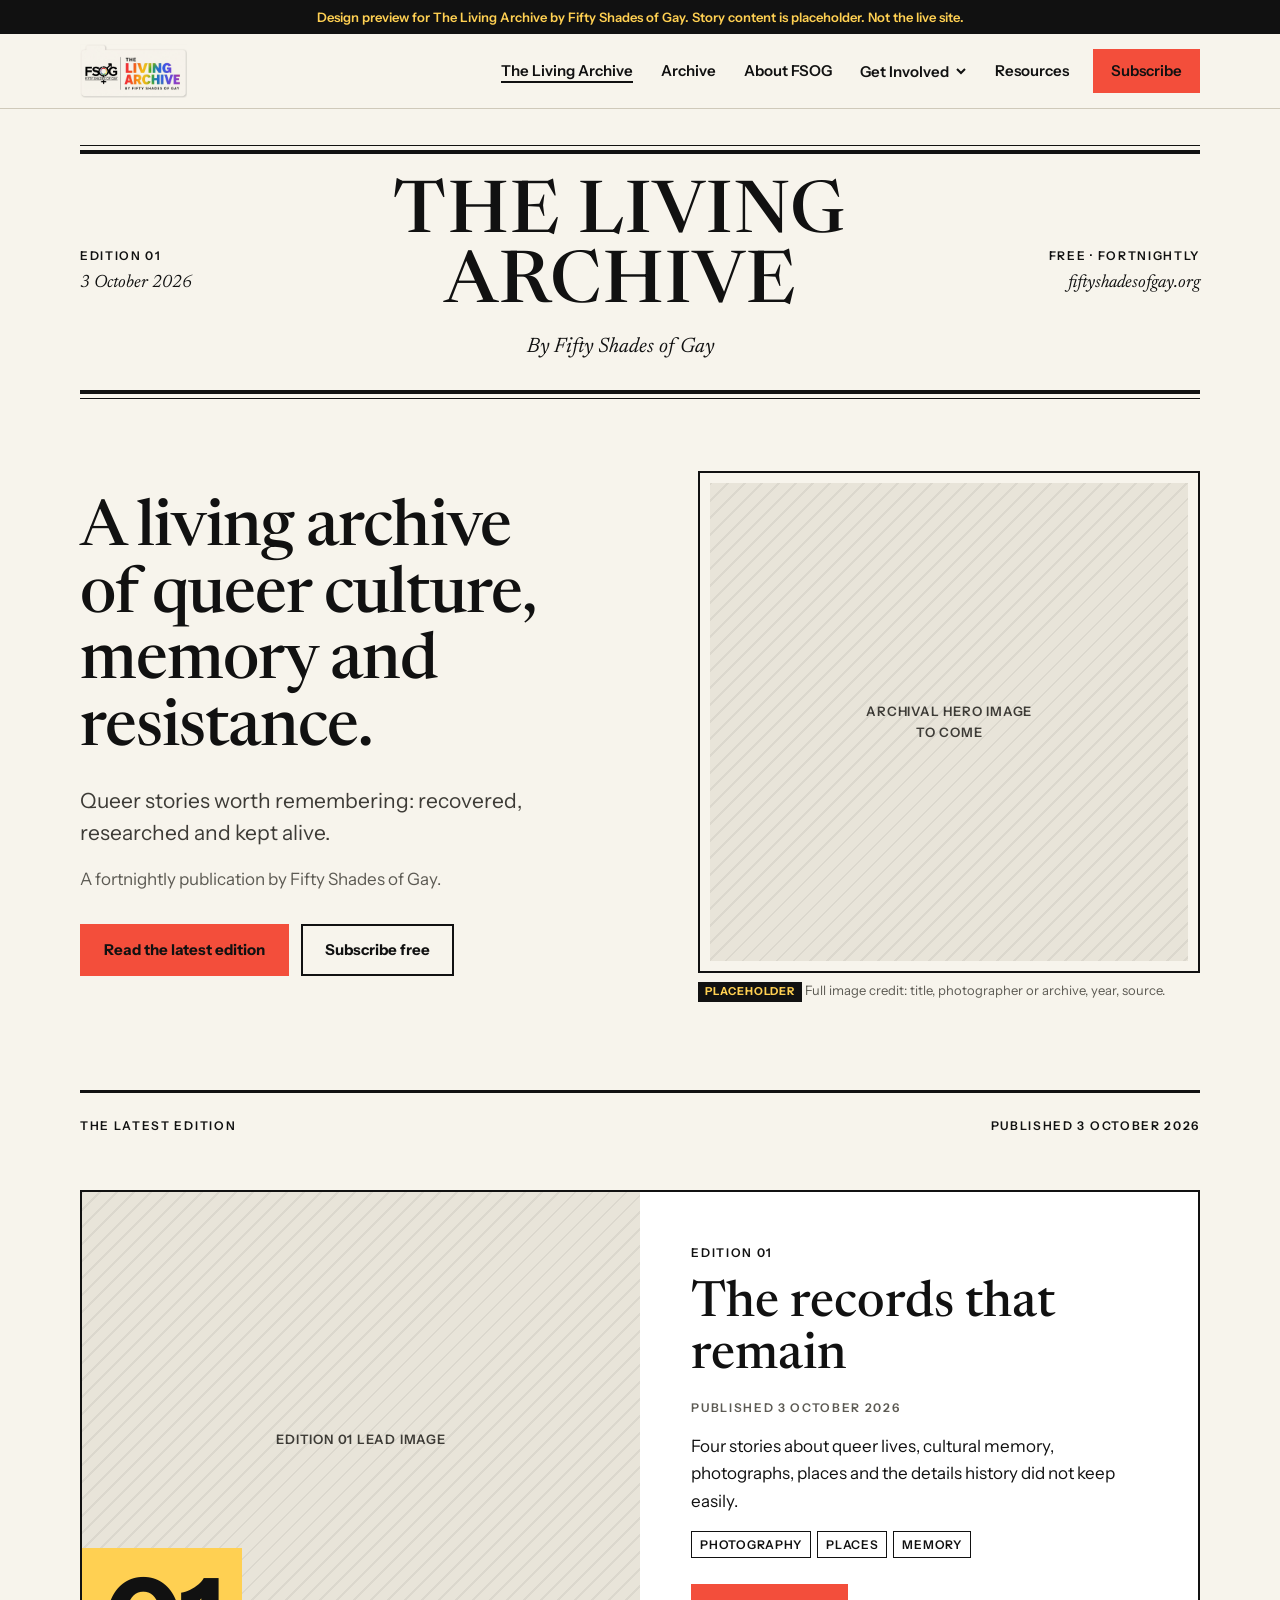
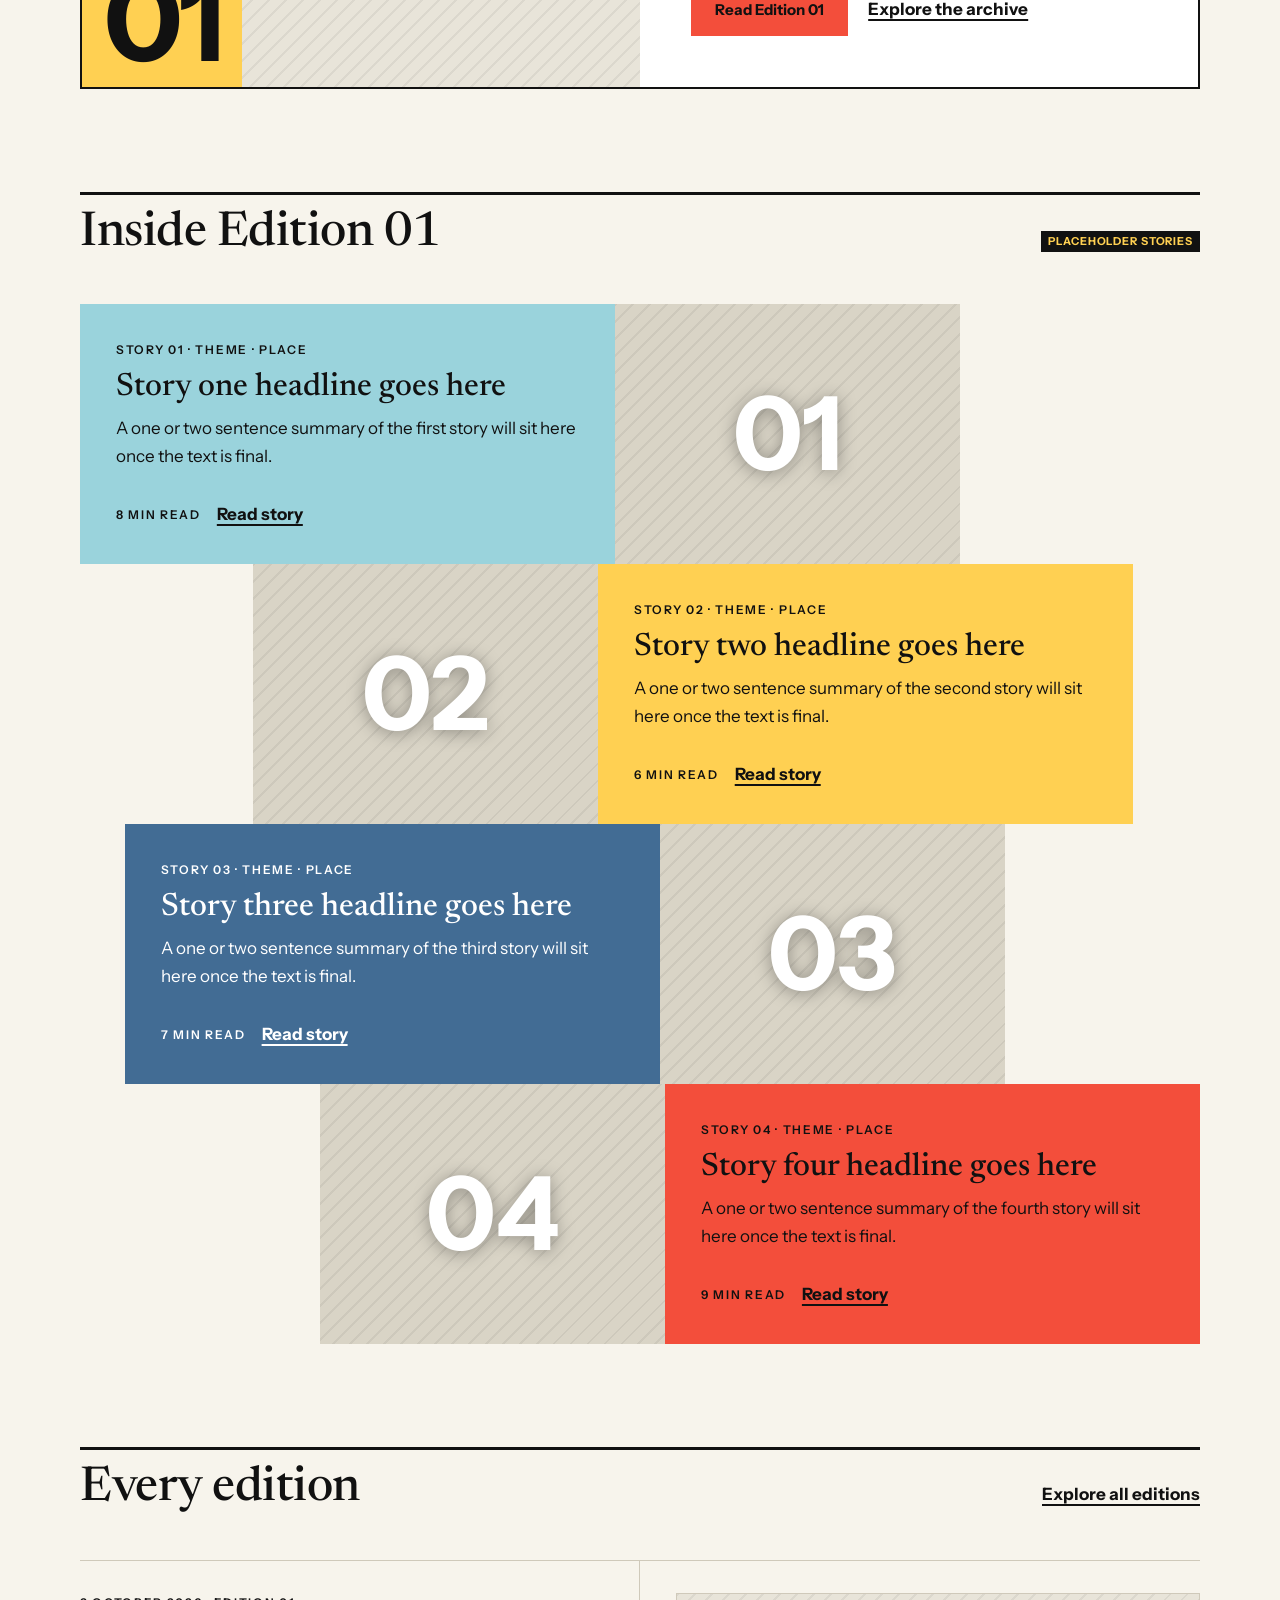
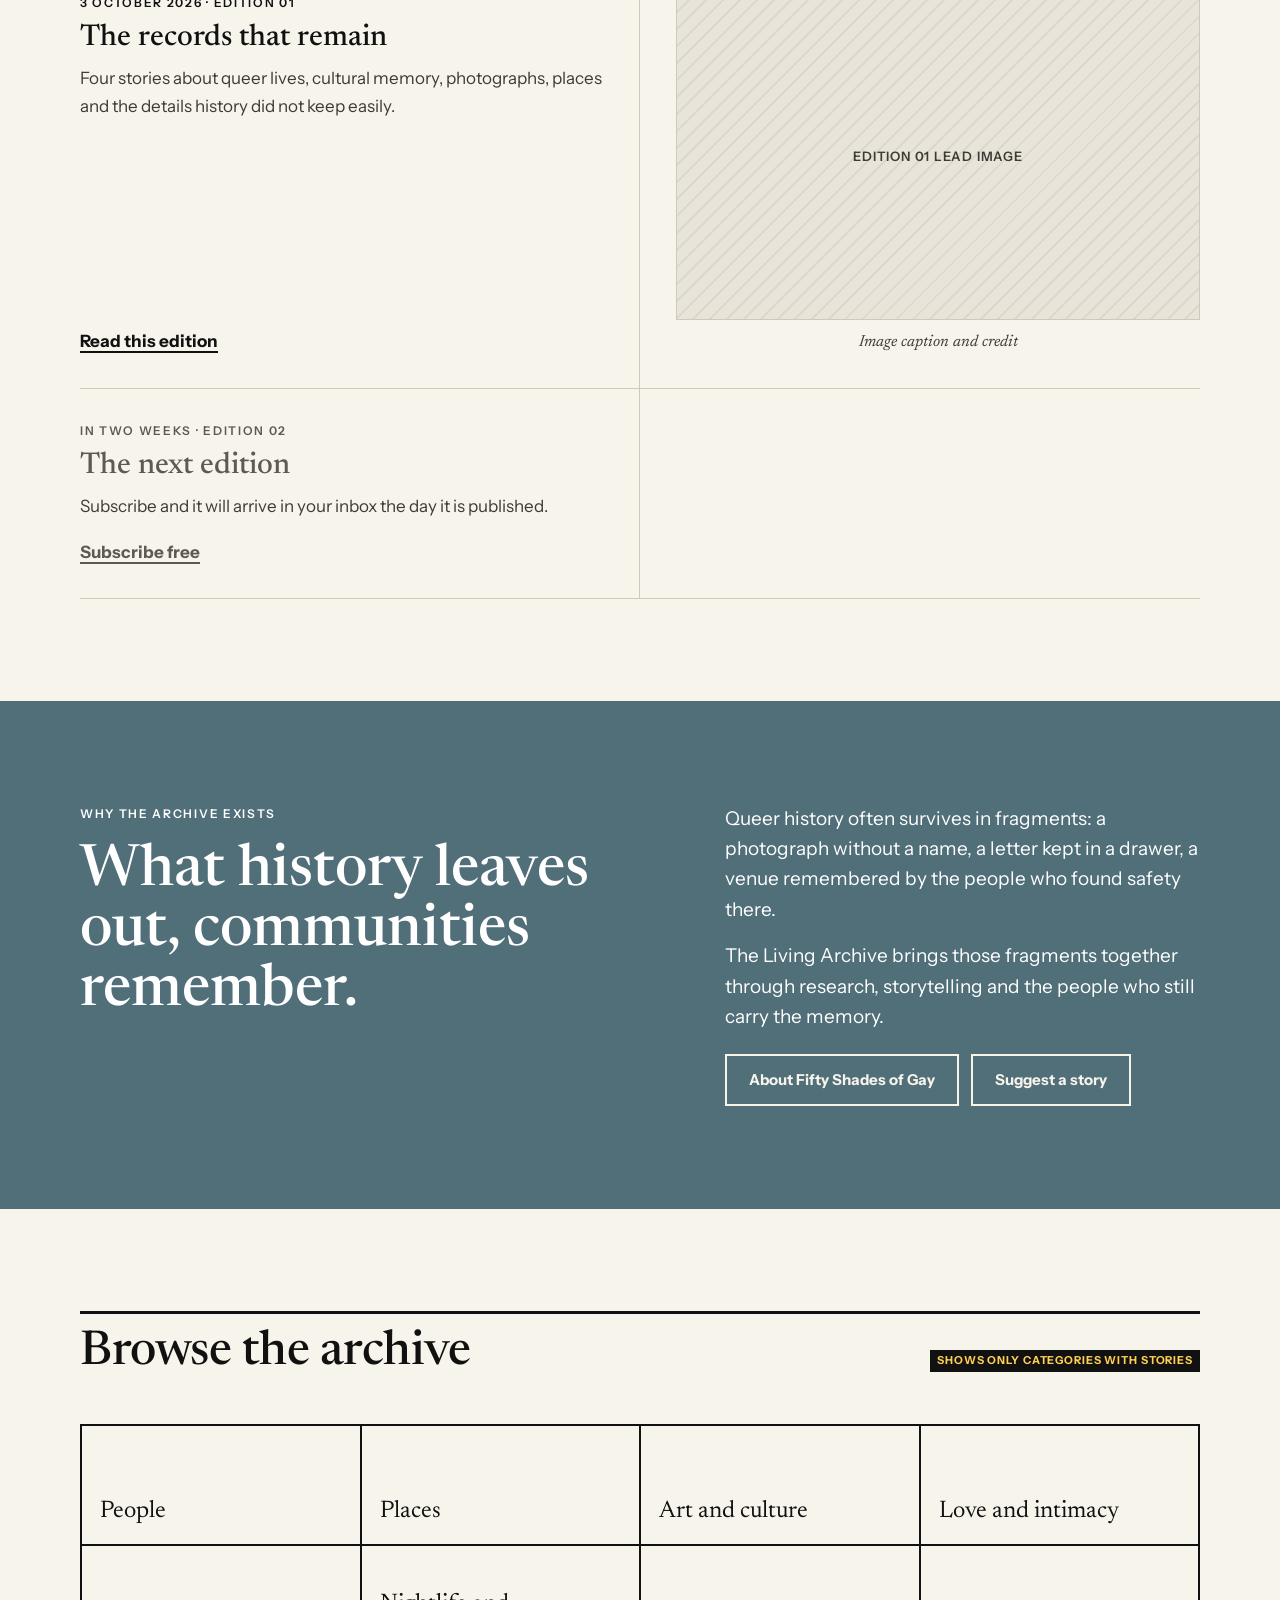
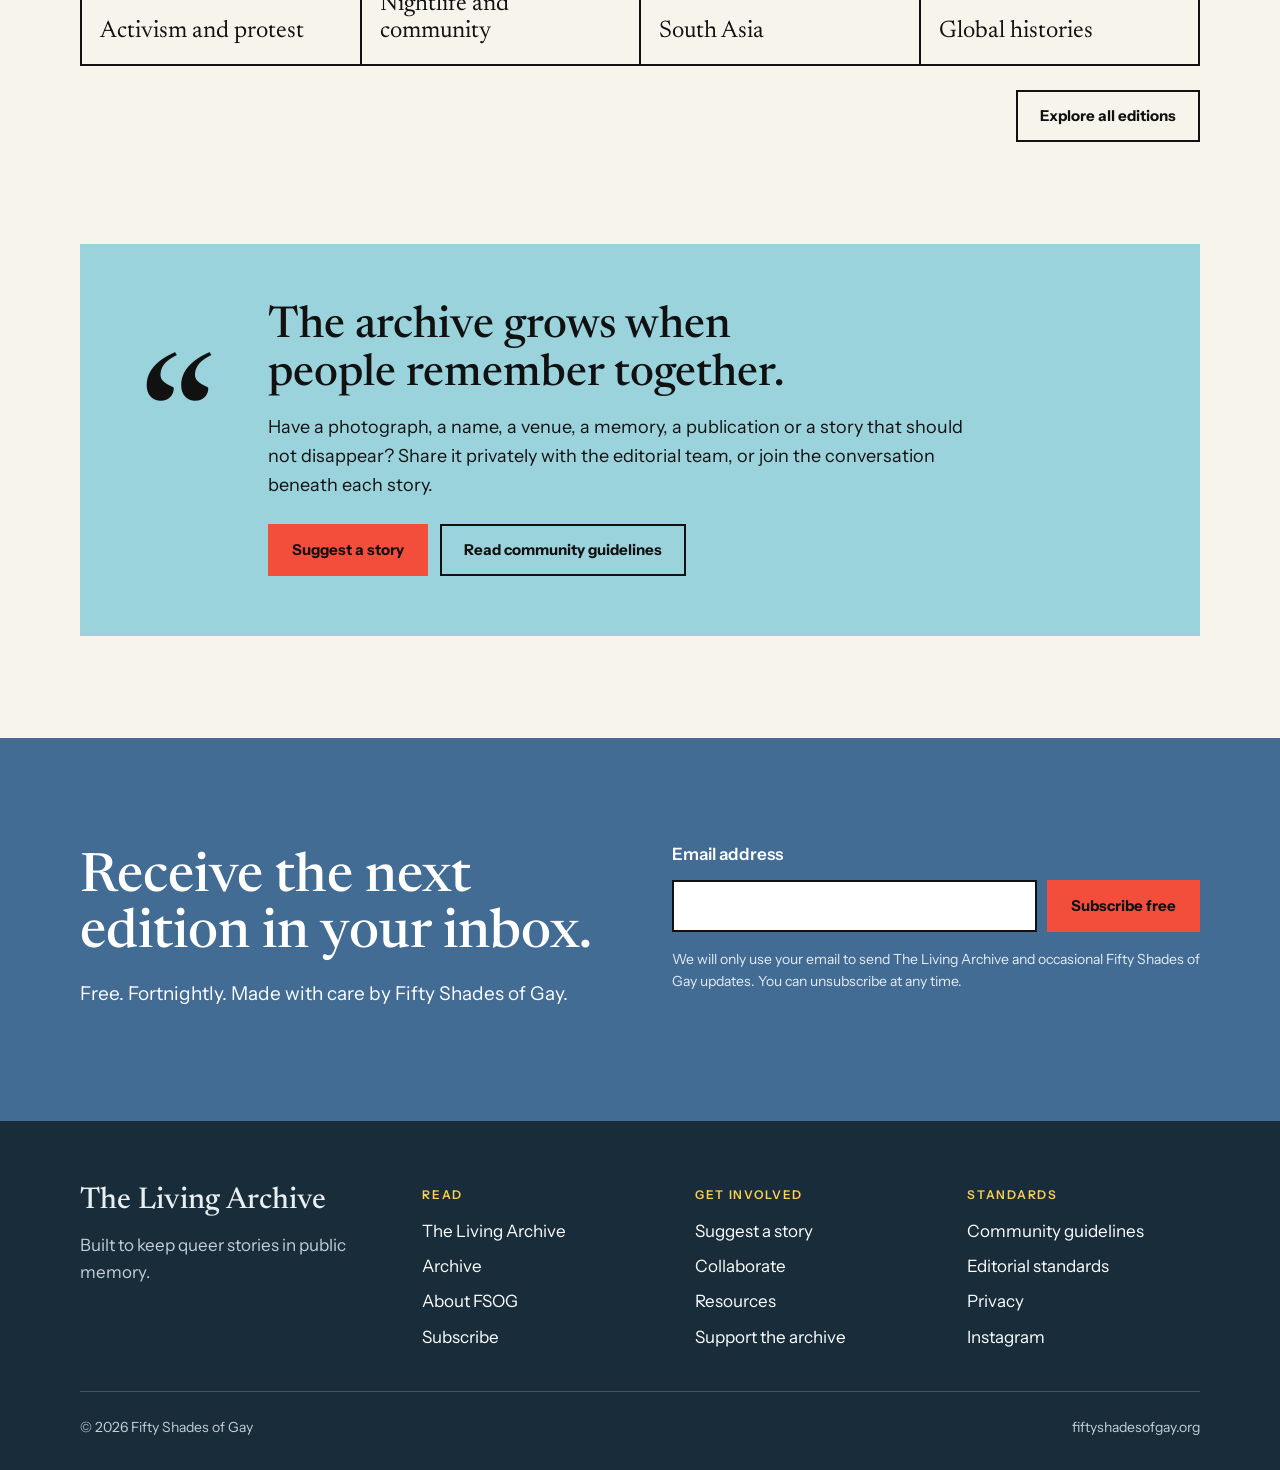
==== living-archive/index.html @ 0c480fe5 "Import Living Archive mockups and add website plan Co-Authored-By: Claude Opus 5.5 <noreply@anthropi" ====
<!doctype html><html><head><meta charset=utf8><meta name=viewport content="width=device-width,initial-scale=1"><style>:root{color-scheme:light}body{margin:0;padding:0;font:14px -apple-system,BlinkMacSystemFont,sans-serif;background:#faf9f5;color:#141413}img{max-width:100%}[hidden]:not([hidden=until-found i]){display:none!important}</style></head><body>
<!DOCTYPE html>
<html lang="en-GB">
<head>
<meta charset="UTF-8">
<meta name="viewport" content="width=device-width, initial-scale=1">
<title>The Living Archive by Fifty Shades of Gay</title>
<meta name="description" content="A living archive of queer culture, memory and resistance. Queer stories worth remembering: recovered, researched and kept alive. A fortnightly publication by Fifty Shades of Gay.">
<link rel="preconnect" href="https://fonts.googleapis.com">
<link rel="preconnect" href="https://fonts.gstatic.com" crossorigin>
<link rel="stylesheet" href="https://fonts.googleapis.com/css2?family=Instrument+Sans:wght@400;500;600;700&family=Newsreader:ital,opsz,wght@0,6..72,400;0,6..72,500;0,6..72,600;1,6..72,400;1,6..72,500&display=swap">
<link rel="stylesheet" href="assets/site.css">
<style>
  /* ---------- Newspaper masthead ---------- */
  .masthead {
    border-top: 1px solid var(--ink);
    border-bottom: 1px solid var(--ink);
    margin-top: clamp(20px, 3vw, 36px);
    position: relative;
  }
  .masthead::before,
  .masthead::after {
    content: "";
    position: absolute;
    left: 0;
    right: 0;
    height: 4px;
    background: var(--ink);
  }
  .masthead::before { top: 4px; }
  .masthead::after { bottom: 4px; }

  .masthead-grid {
    display: grid;
    grid-template-columns: auto 1fr auto;
    align-items: center;
    gap: 24px;
    padding: clamp(22px, 3vw, 34px) 0;
  }

  .mast-side { display: grid; gap: 4px; white-space: nowrap; }
  .mast-side.right { text-align: right; justify-items: end; }
  .mast-side .label { color: var(--ink); }
  .mast-side span:not(.label) { font-family: var(--serif); font-style: italic; font-size: 18px; }

  .mast-title { text-align: center; }
  .mast-name {
    margin: 0;
    font-family: var(--serif);
    font-weight: 500;
    font-size: clamp(40px, 5.6vw, 84px);
    line-height: .98;
    letter-spacing: .02em;
    text-wrap: balance;
    text-transform: uppercase;
  }
  .mast-by {
    margin: 10px 0 0;
    font-family: var(--serif);
    font-style: italic;
    font-size: clamp(16px, 1.8vw, 21px);
  }

  /* ---------- Hero ---------- */
  .hero {
    display: grid;
    grid-template-columns: 1.05fr .95fr;
    gap: clamp(28px, 5vw, 64px);
    align-items: center;
    padding-block: clamp(36px, 6vw, 72px) clamp(48px, 7vw, 88px);
  }
  .hero h1 {
    margin: 0;
    font-family: var(--serif);
    font-weight: 500;
    font-size: clamp(36px, 5.2vw, 64px);
    line-height: 1.04;
    letter-spacing: -.015em;
    text-wrap: balance;
  }
  .hero .promise {
    margin: 22px 0 0;
    font-size: clamp(18px, 1.9vw, 21px);
    line-height: 1.5;
    color: var(--ink-soft);
    max-width: 34ch;
  }
  .hero .descriptor { margin: 18px 0 0; color: var(--muted); }
  .hero-actions { display: flex; flex-wrap: wrap; gap: 12px; margin-top: 30px; }

  .hero-figure { margin: 0; }
  .hero-figure .img-placeholder { aspect-ratio: 1 / 1; }
  .hero-figure .frame { border: 2px solid var(--ink); padding: 10px; background: var(--paper); }

  /* ---------- Latest edition feature ---------- */
  .latest {
    display: grid;
    grid-template-columns: 1fr 1fr;
    border: 2px solid var(--ink);
    background: #fff;
  }
  .latest-media { position: relative; min-height: 420px; }
  .latest-media .img-placeholder { position: absolute; inset: 0; }
  .latest-number {
    position: absolute;
    left: 0;
    bottom: 0;
    background: var(--yellow);
    padding: 14px 22px 10px;
    font-family: var(--sans);
    font-weight: 700;
    font-size: clamp(64px, 9vw, 120px);
    line-height: 1;
    letter-spacing: -.03em;
  }
  .latest-body {
    padding: clamp(28px, 4vw, 52px);
    display: flex;
    flex-direction: column;
    gap: 16px;
  }
  .latest-body h3 {
    margin: 0;
    font-family: var(--serif);
    font-weight: 500;
    font-size: clamp(32px, 4vw, 50px);
    line-height: 1.04;
  }
  .latest-body p { margin: 0; }
  .latest-actions { display: flex; flex-wrap: wrap; align-items: center; gap: 20px; margin-top: 10px; }

  /* ---------- Inside the edition: stacked colour blocks ---------- */
  .stack { display: grid; gap: 0; }
  .stack-row {
    display: grid;
    grid-template-columns: 1.55fr 1fr;
    width: min(100%, 880px);
    text-decoration: none;
    color: inherit;
  }
  .stack-row:nth-child(1) { margin-left: 0; }
  .stack-row:nth-child(2) { margin-left: auto; margin-right: 6%; }
  .stack-row:nth-child(3) { margin-left: 4%; }
  .stack-row:nth-child(4) { margin-left: auto; }
  .stack-row.flip { grid-template-columns: 1fr 1.55fr; }
  .stack-row.flip .stack-text { order: 2; }

  .stack-text {
    padding: clamp(22px, 3vw, 36px);
    display: flex;
    flex-direction: column;
    gap: 10px;
    min-height: 260px;
  }
  .stack-text h3 {
    margin: 0;
    font-family: var(--serif);
    font-weight: 500;
    font-size: clamp(24px, 2.6vw, 32px);
    line-height: 1.12;
  }
  .stack-text p { margin: 0; }
  .stack-meta { margin-top: auto; display: flex; flex-wrap: wrap; align-items: center; gap: 10px 16px; padding-top: 10px; }
  .stack-meta .read { font-weight: 700; text-decoration: underline; text-underline-offset: 4px; text-decoration-thickness: 2px; }

  .stack-media { position: relative; min-height: 220px; }
  .stack-media .img-placeholder { position: absolute; inset: 0; background-color: #d9d4c6; }
  .stack-num {
    position: absolute;
    left: 50%;
    top: 50%;
    transform: translate(-50%, -50%);
    font-family: var(--sans);
    font-weight: 700;
    font-size: clamp(64px, 8vw, 104px);
    line-height: 1;
    color: #fff;
    text-shadow: 0 2px 18px rgba(0,0,0,.35);
  }

  .c-powder { background: var(--powder); color: var(--ink); }
  .c-yellow { background: var(--yellow); color: var(--ink); }
  .c-slate { background: var(--slate); color: #fff; }
  .c-red { background: var(--red); color: var(--ink); }
  .c-slate .tags li, .c-slate .label { color: #fff; }

  .stack-row:hover .stack-text h3 { text-decoration: underline; text-decoration-thickness: 2px; text-underline-offset: 5px; }

  /* ---------- Every edition (dated rows) ---------- */
  .editions { border-top: 1px solid var(--rule); }
  .edition-row {
    display: grid;
    grid-template-columns: 1fr 1fr;
    gap: 0;
    border-bottom: 1px solid var(--rule);
  }
  .edition-text {
    padding: 32px 36px 32px 0;
    border-right: 1px solid var(--rule);
    display: flex;
    flex-direction: column;
    gap: 10px;
  }
  .edition-text h3 { margin: 0; font-family: var(--serif); font-weight: 500; font-size: 30px; line-height: 1.12; }
  .edition-text p { margin: 0; color: var(--ink-soft); }
  .edition-text .text-link { margin-top: auto; padding-top: 8px; }
  .edition-figure { margin: 0; padding: 32px 0 32px 36px; }
  .edition-figure .img-placeholder { aspect-ratio: 16 / 10; border: 1px solid var(--rule); }
  .edition-figure figcaption { margin-top: 10px; font-family: var(--serif); font-style: italic; font-size: 16px; text-align: center; color: var(--ink-soft); }
  .edition-row.upcoming .edition-text { color: var(--muted); }
  .edition-row.upcoming h3 { color: var(--muted); }

  /* ---------- Why the archive exists ---------- */
  .why { background: var(--bluegrey); color: #fff; }
  .why-grid { display: grid; grid-template-columns: 1.1fr .9fr; gap: clamp(28px, 5vw, 72px); align-items: start; }
  .why h2 {
    margin: 0;
    font-family: var(--serif);
    font-weight: 500;
    font-size: clamp(34px, 4.6vw, 58px);
    line-height: 1.04;
    text-wrap: balance;
  }
  .why p { margin: 0 0 16px; font-size: 19px; line-height: 1.6; }
  .why .actions { display: flex; flex-wrap: wrap; gap: 12px; margin-top: 22px; }
  .why .label { color: #fff; display: block; margin-bottom: 18px; }

  /* ---------- Browse the archive ---------- */
  .browse-grid {
    display: grid;
    grid-template-columns: repeat(4, 1fr);
    border-top: 2px solid var(--ink);
    border-left: 2px solid var(--ink);
  }
  .browse-grid a {
    display: flex;
    align-items: flex-end;
    min-height: 120px;
    padding: 18px;
    border-right: 2px solid var(--ink);
    border-bottom: 2px solid var(--ink);
    font-family: var(--serif);
    font-size: 24px;
    line-height: 1.15;
    text-decoration: none;
    background: var(--paper);
    transition: background-color .15s ease;
  }
  .browse-grid a:hover { background: var(--yellow); }
  .browse-foot { margin-top: 24px; display: flex; justify-content: flex-end; }

  /* ---------- Community ---------- */
  .community {
    display: grid;
    grid-template-columns: auto 1fr;
    gap: clamp(24px, 4vw, 56px);
    align-items: center;
    background: var(--powder);
    padding: clamp(28px, 5vw, 60px);
  }
  .community-mark {
    font-family: var(--serif);
    font-size: clamp(96px, 14vw, 180px);
    line-height: .8;
    font-weight: 500;
  }
  .community h2 { margin: 0 0 14px; font-family: var(--serif); font-weight: 500; font-size: clamp(28px, 3.6vw, 44px); line-height: 1.08; text-wrap: balance; }
  .community p { margin: 0; font-size: 18px; max-width: 60ch; }
  .community .actions { display: flex; flex-wrap: wrap; gap: 12px; margin-top: 24px; }

  /* ---------- Subscribe ---------- */
  .subscribe { background: var(--slate); color: #fff; }
  .subscribe-grid { display: grid; grid-template-columns: 1fr 1fr; gap: clamp(28px, 5vw, 64px); align-items: center; }
  .subscribe h2 { margin: 0; font-family: var(--serif); font-weight: 500; font-size: clamp(32px, 4.4vw, 54px); line-height: 1.05; text-wrap: balance; }
  .subscribe .lede { margin: 16px 0 0; font-size: 19px; }
  .subscribe form { display: grid; gap: 12px; }
  .subscribe label { font-weight: 600; }
  .field-row { display: flex; gap: 10px; flex-wrap: wrap; }
  .subscribe input[type="email"] {
    flex: 1 1 240px;
    min-height: 52px;
    padding: 0 16px;
    font-family: var(--sans);
    font-size: 17px;
    border: 2px solid var(--ink);
    border-radius: 0;
    background: #fff;
    color: var(--ink);
  }
  .subscribe .privacy { margin: 4px 0 0; font-size: 14px; color: #e4ecf3; }
  .form-status { margin: 0; font-size: 14px; font-weight: 600; min-height: 1em; }

  /* ---------- Responsive ---------- */
  @media (max-width: 900px) {
    .masthead-grid { grid-template-columns: 1fr 1fr; }
    .mast-title { grid-column: 1 / -1; order: -1; }
    .hero, .latest, .why-grid, .subscribe-grid { grid-template-columns: 1fr; }
    .latest-media { min-height: 280px; }
    .stack-row, .stack-row.flip { grid-template-columns: 1fr; width: 100%; margin: 0 !important; }
    .stack-row.flip .stack-text { order: 0; }
    .stack-media { min-height: 200px; order: -1; }
    .edition-row { grid-template-columns: 1fr; }
    .edition-text { padding: 28px 0 0; border-right: 0; }
    .edition-figure { padding: 20px 0 28px; }
    .browse-grid { grid-template-columns: 1fr 1fr; }
    .community { grid-template-columns: 1fr; }
    .community-mark { display: none; }
  }

  @media (max-width: 520px) {
    .mast-side span:not(.label) { font-size: 16px; }
    .browse-grid a { min-height: 92px; font-size: 20px; }
  }
</style>
</head>
<body>
<div style="background:#111;color:#ffd052;font:600 13px/1.4 'Instrument Sans',Arial,sans-serif;text-align:center;padding:8px 16px">Design preview for The Living Archive by Fifty Shades of Gay. Story content is placeholder. Not the live site.</div>

<a class="skip-link" href="#main">Skip to content</a>

<header class="site-header">
  <div class="wrap header-inner">
    <a class="brand" href="index.html" aria-label="The Living Archive by Fifty Shades of Gay, home">
      <img src="assets/living-archive-logo.png" width="600" height="304" alt="FSOG | The Living Archive by Fifty Shades of Gay">
    </a>

    <nav class="primary-nav" aria-label="Main">
      <ul>
        <li><a href="index.html" aria-current="page">The Living Archive</a></li>
        <li><a href="#archive">Archive</a></li>
        <li><a href="#about">About FSOG</a></li>
        <li class="has-dropdown">
          <button class="nav-toggle" type="button" aria-expanded="false" aria-controls="get-involved">
            Get Involved
            <svg width="12" height="12" viewBox="0 0 12 12" aria-hidden="true"><path d="M2 4l4 4 4-4" fill="none" stroke="currentColor" stroke-width="2"/></svg>
          </button>
          <ul class="dropdown" id="get-involved" hidden>
            <li><a href="#suggest">Suggest a story</a></li>
            <li><a href="#collaborate">Collaborate with us</a></li>
            <li><a href="#events">Events, talks and workshops</a></li>
            <li><a href="#support">Support the archive</a></li>
          </ul>
        </li>
        <li><a href="#resources">Resources</a></li>
        <li><a class="nav-subscribe" href="#subscribe">Subscribe</a></li>
      </ul>
    </nav>

    <button class="menu-button" type="button" aria-expanded="false" aria-controls="mobile-menu">Menu</button>
  </div>
</header>

<div class="mobile-menu" id="mobile-menu" role="dialog" aria-modal="true" aria-label="Menu" hidden>
  <div class="mobile-menu-top">
    <span class="label">The Living Archive</span>
    <button class="menu-button menu-close" type="button" style="display:inline-flex">Close</button>
  </div>
  <ul>
    <li><a href="index.html">The Living Archive</a></li>
    <li><a href="#archive">Archive</a></li>
    <li><a href="#about">About FSOG</a></li>
    <li><span class="menu-group">Get Involved</span></li>
    <li class="sub"><a href="#suggest">Suggest a story</a></li>
    <li class="sub"><a href="#collaborate">Collaborate with us</a></li>
    <li class="sub"><a href="#events">Events, talks and workshops</a></li>
    <li class="sub"><a href="#support">Support the archive</a></li>
    <li><a href="#resources">Resources</a></li>
  </ul>
  <a class="btn btn-primary" href="#subscribe">Subscribe free</a>
</div>

<main id="main">

  <!-- 1. Masthead + hero -->
  <div class="wrap">
    <div class="masthead">
      <div class="masthead-grid">
        <div class="mast-side">
          <span class="label">Edition 01</span>
          <span>3 October 2026</span>
        </div>
        <div class="mast-title">
          <p class="mast-name">The Living Archive</p>
          <p class="mast-by">By Fifty Shades of Gay</p>
        </div>
        <div class="mast-side right">
          <span class="label">Free · Fortnightly</span>
          <span>fiftyshadesofgay.org</span>
        </div>
      </div>
    </div>

    <section class="hero" aria-labelledby="home-title">
      <div>
        <h1 id="home-title">A living archive of queer culture, memory and resistance.</h1>
        <p class="promise">Queer stories worth remembering: recovered, researched and kept alive.</p>
        <p class="descriptor">A fortnightly publication by Fifty Shades of Gay.</p>
        <div class="hero-actions">
          <a class="btn btn-primary" href="edition-01.html">Read the latest edition</a>
          <a class="btn btn-ghost" href="#subscribe">Subscribe free</a>
        </div>
      </div>
      <figure class="hero-figure">
        <div class="frame">
          <div class="img-placeholder">Archival hero image<br>to come</div>
        </div>
        <figcaption class="credit"><span class="placeholder-flag">Placeholder</span> Full image credit: title, photographer or archive, year, source.</figcaption>
      </figure>
    </section>
  </div>

  <!-- 2. Latest edition -->
  <section class="section" style="padding-top:0" aria-labelledby="latest-title">
    <div class="wrap">
      <div class="section-head">
        <h2 class="label" id="latest-title">The latest edition</h2>
        <span class="label">Published 3 October 2026</span>
      </div>

      <article class="latest">
        <div class="latest-media">
          <div class="img-placeholder">Edition 01 lead image</div>
          <span class="latest-number" aria-hidden="true">01</span>
        </div>
        <div class="latest-body">
          <span class="label">Edition 01</span>
          <h3>The records that remain</h3>
          <span class="label" style="color:var(--muted)">Published 3 October 2026</span>
          <p>Four stories about queer lives, cultural memory, photographs, places and the details history did not keep easily.</p>
          <ul class="tags" aria-label="Edition tags">
            <li>Photography</li><li>Places</li><li>Memory</li>
          </ul>
          <div class="latest-actions">
            <a class="btn btn-primary" href="edition-01.html">Read Edition 01</a>
            <a class="text-link" href="#archive">Explore the archive</a>
          </div>
        </div>
      </article>
    </div>
  </section>

  <!-- 3. Inside the latest edition -->
  <section class="section" style="padding-top:0" aria-labelledby="inside-title">
    <div class="wrap">
      <div class="section-head">
        <h2 class="section-title" id="inside-title">Inside Edition 01</h2>
        <span class="placeholder-flag">Placeholder stories</span>
      </div>

      <div class="stack">
        <a class="stack-row" href="story.html">
          <div class="stack-text c-powder">
            <span class="label">Story 01 · Theme · Place</span>
            <h3>Story one headline goes here</h3>
            <p>A one or two sentence summary of the first story will sit here once the text is final.</p>
            <div class="stack-meta"><span class="label">8 min read</span><span class="read">Read story</span></div>
          </div>
          <div class="stack-media"><div class="img-placeholder"></div><span class="stack-num" aria-hidden="true">01</span></div>
        </a>

        <a class="stack-row flip" href="story.html">
          <div class="stack-text c-yellow">
            <span class="label">Story 02 · Theme · Place</span>
            <h3>Story two headline goes here</h3>
            <p>A one or two sentence summary of the second story will sit here once the text is final.</p>
            <div class="stack-meta"><span class="label">6 min read</span><span class="read">Read story</span></div>
          </div>
          <div class="stack-media"><div class="img-placeholder"></div><span class="stack-num" aria-hidden="true">02</span></div>
        </a>

        <a class="stack-row" href="story.html">
          <div class="stack-text c-slate">
            <span class="label">Story 03 · Theme · Place</span>
            <h3>Story three headline goes here</h3>
            <p>A one or two sentence summary of the third story will sit here once the text is final.</p>
            <div class="stack-meta"><span class="label">7 min read</span><span class="read">Read story</span></div>
          </div>
          <div class="stack-media"><div class="img-placeholder"></div><span class="stack-num" aria-hidden="true">03</span></div>
        </a>

        <a class="stack-row flip" href="story.html">
          <div class="stack-text c-red">
            <span class="label">Story 04 · Theme · Place</span>
            <h3>Story four headline goes here</h3>
            <p>A one or two sentence summary of the fourth story will sit here once the text is final.</p>
            <div class="stack-meta"><span class="label">9 min read</span><span class="read">Read story</span></div>
          </div>
          <div class="stack-media"><div class="img-placeholder"></div><span class="stack-num" aria-hidden="true">04</span></div>
        </a>
      </div>
    </div>
  </section>

  <!-- 4. Every edition, newest first -->
  <section class="section" id="archive" style="padding-top:0" aria-labelledby="editions-title">
    <div class="wrap">
      <div class="section-head">
        <h2 class="section-title" id="editions-title">Every edition</h2>
        <a class="text-link" href="#archive">Explore all editions</a>
      </div>

      <div class="editions">
        <article class="edition-row">
          <div class="edition-text">
            <span class="label">3 October 2026 · Edition 01</span>
            <h3>The records that remain</h3>
            <p>Four stories about queer lives, cultural memory, photographs, places and the details history did not keep easily.</p>
            <a class="text-link" href="edition-01.html">Read this edition</a>
          </div>
          <figure class="edition-figure">
            <div class="img-placeholder">Edition 01 lead image</div>
            <figcaption>Image caption and credit</figcaption>
          </figure>
        </article>

        <article class="edition-row upcoming">
          <div class="edition-text">
            <span class="label">In two weeks · Edition 02</span>
            <h3>The next edition</h3>
            <p>Subscribe and it will arrive in your inbox the day it is published.</p>
            <a class="text-link" href="#subscribe">Subscribe free</a>
          </div>
          <div class="edition-figure" aria-hidden="true"></div>
        </article>
      </div>
    </div>
  </section>

  <!-- 5. Why the archive exists -->
  <section class="section why" id="about" aria-labelledby="why-title">
    <div class="wrap why-grid">
      <div>
        <span class="label">Why the archive exists</span>
        <h2 id="why-title">What history leaves out, communities remember.</h2>
      </div>
      <div>
        <p>Queer history often survives in fragments: a photograph without a name, a letter kept in a drawer, a venue remembered by the people who found safety there.</p>
        <p>The Living Archive brings those fragments together through research, storytelling and the people who still carry the memory.</p>
        <div class="actions">
          <a class="btn btn-on-dark" href="#about">About Fifty Shades of Gay</a>
          <a class="btn btn-on-dark" href="#suggest">Suggest a story</a>
        </div>
      </div>
    </div>
  </section>

  <!-- 6. Browse the archive -->
  <section class="section" aria-labelledby="browse-title">
    <div class="wrap">
      <div class="section-head">
        <h2 class="section-title" id="browse-title">Browse the archive</h2>
        <span class="placeholder-flag">Shows only categories with stories</span>
      </div>
      <nav class="browse-grid" aria-label="Archive categories">
        <a href="#archive">People</a>
        <a href="#archive">Places</a>
        <a href="#archive">Art and culture</a>
        <a href="#archive">Love and intimacy</a>
        <a href="#archive">Activism and protest</a>
        <a href="#archive">Nightlife and community</a>
        <a href="#archive">South Asia</a>
        <a href="#archive">Global histories</a>
      </nav>
      <div class="browse-foot"><a class="btn btn-ghost" href="#archive">Explore all editions</a></div>
    </div>
  </section>

  <!-- 7. Community -->
  <section class="section" id="suggest" style="padding-top:0" aria-labelledby="community-title">
    <div class="wrap">
      <div class="community">
        <span class="community-mark" aria-hidden="true">&ldquo;</span>
        <div>
          <h2 id="community-title">The archive grows when people remember together.</h2>
          <p>Have a photograph, a name, a venue, a memory, a publication or a story that should not disappear? Share it privately with the editorial team, or join the conversation beneath each story.</p>
          <div class="actions">
            <a class="btn btn-primary" href="#suggest">Suggest a story</a>
            <a class="btn btn-ghost" href="#guidelines">Read community guidelines</a>
          </div>
        </div>
      </div>
    </div>
  </section>

  <!-- 8. Subscribe -->
  <section class="section subscribe" id="subscribe" aria-labelledby="subscribe-title">
    <div class="wrap subscribe-grid">
      <div>
        <h2 id="subscribe-title">Receive the next edition in your inbox.</h2>
        <p class="lede">Free. Fortnightly. Made with care by Fifty Shades of Gay.</p>
      </div>
      <form data-demo novalidate>
        <label for="sub-email">Email address</label>
        <div class="field-row">
          <input type="email" id="sub-email" name="email" autocomplete="email" required>
          <button class="btn btn-primary" type="submit">Subscribe free</button>
        </div>
        <p class="privacy">We will only use your email to send The Living Archive and occasional Fifty Shades of Gay updates. You can unsubscribe at any time.</p>
        <p class="form-status" role="status" aria-live="polite"></p>
      </form>
    </div>
  </section>

</main>

<footer class="site-footer">
  <div class="wrap">
    <div class="footer-top">
      <div class="footer-brand">
        <p class="footer-mast">The Living Archive</p>
        <p class="footer-line">Built to keep queer stories in public memory.</p>
      </div>
      <div class="footer-col">
        <h2 class="label">Read</h2>
        <ul>
          <li><a href="index.html">The Living Archive</a></li>
          <li><a href="#archive">Archive</a></li>
          <li><a href="#about">About FSOG</a></li>
          <li><a href="#subscribe">Subscribe</a></li>
        </ul>
      </div>
      <div class="footer-col">
        <h2 class="label">Get involved</h2>
        <ul>
          <li><a href="#suggest">Suggest a story</a></li>
          <li><a href="#collaborate">Collaborate</a></li>
          <li><a href="#resources">Resources</a></li>
          <li><a href="#support">Support the archive</a></li>
        </ul>
      </div>
      <div class="footer-col">
        <h2 class="label">Standards</h2>
        <ul>
          <li><a href="#guidelines">Community guidelines</a></li>
          <li><a href="#standards">Editorial standards</a></li>
          <li><a href="#privacy">Privacy</a></li>
          <li><a href="https://www.instagram.com/50shadesofgayofficial/" rel="noopener">Instagram</a></li>
        </ul>
      </div>
    </div>
    <div class="footer-bottom">
      <span>&copy; 2026 Fifty Shades of Gay</span>
      <span>fiftyshadesofgay.org</span>
    </div>
  </div>
</footer>

<script src="assets/site.js"></script>
</body>
</html>

</body></html>
---- living-archive/assets/site.css ----
/* The Living Archive by Fifty Shades of Gay: shared styles for the page mockups.
   These become the WordPress theme stylesheet once the designs are approved. */

:root {
  /* palette sampled from the client's reference image, checked for contrast */
  --paper: #f7f4ec;
  --paper-deep: #e8e4d9;
  --ink: #111111;
  --ink-soft: #3d3b36;
  --muted: #5c5a53;
  --rule: #cfc9ba;
  --yellow: #ffd052;
  --ochre: #c78201;
  --powder: #9ad3dc;
  --slate: #426c94;
  --bluegrey: #516f79;
  --red: #f34e3b;
  --navy: #182c3a;

  --serif: "Newsreader", Georgia, "Times New Roman", serif;
  --sans: "Instrument Sans", "Helvetica Neue", Arial, sans-serif;

  --wrap: 1200px;
  --gutter: clamp(16px, 4vw, 40px);
}

*,
*::before,
*::after { box-sizing: border-box; }

html { -webkit-text-size-adjust: 100%; }

body {
  margin: 0;
  background: var(--paper);
  color: var(--ink);
  font-family: var(--sans);
  font-size: 17px;
  line-height: 1.6;
  -webkit-font-smoothing: antialiased;
}

img { max-width: 100%; display: block; }

a { color: inherit; }

:focus-visible {
  outline: 3px solid var(--slate);
  outline-offset: 3px;
}

.wrap {
  width: 100%;
  max-width: var(--wrap);
  margin: 0 auto;
  padding-inline: var(--gutter);
}

.skip-link {
  position: absolute;
  left: 12px;
  top: -60px;
  z-index: 100;
  background: var(--ink);
  color: var(--paper);
  padding: 10px 16px;
  font-weight: 600;
  text-decoration: none;
}
.skip-link:focus { top: 12px; }

/* small uppercase labels: dates, issue info, section markers */
.label {
  font-family: var(--sans);
  font-size: 12px;
  font-weight: 600;
  letter-spacing: 0.14em;
  text-transform: uppercase;
}

.placeholder-flag {
  display: inline-block;
  font-family: var(--sans);
  font-size: 11px;
  font-weight: 700;
  letter-spacing: 0.08em;
  text-transform: uppercase;
  background: var(--ink);
  color: var(--yellow);
  padding: 2px 7px;
  vertical-align: middle;
}

/* ---------- Buttons ---------- */
.btn {
  display: inline-flex;
  align-items: center;
  justify-content: center;
  gap: 8px;
  min-height: 48px;
  padding: 12px 22px;
  font-family: var(--sans);
  font-size: 15px;
  font-weight: 700;
  text-decoration: none;
  border: 2px solid var(--ink);
  border-radius: 0;
  cursor: pointer;
  transition: transform .15s ease, background-color .15s ease;
}
.btn:hover { transform: translateY(-1px); }

/* red-orange is reserved for the high-value actions; ink text keeps it at 5.4:1 */
.btn-primary { background: var(--red); border-color: var(--red); color: var(--ink); }
.btn-primary:hover { background: #ff6352; }
.btn-ghost { background: transparent; color: var(--ink); }
.btn-ghost:hover { background: var(--ink); color: var(--paper); }
.btn-on-dark { background: transparent; color: var(--paper); border-color: var(--paper); }
.btn-on-dark:hover { background: var(--paper); color: var(--ink); }

.text-link {
  font-weight: 700;
  text-decoration: underline;
  text-decoration-thickness: 2px;
  text-underline-offset: 4px;
}
.text-link:hover { text-decoration-color: var(--red); }

/* ---------- Header ---------- */
.site-header {
  position: sticky;
  top: 0;
  z-index: 50;
  background: rgba(247, 244, 236, 0.96);
  backdrop-filter: blur(8px);
  border-bottom: 1px solid var(--rule);
}

.header-inner {
  display: flex;
  align-items: center;
  justify-content: space-between;
  gap: 24px;
  height: 74px;
}

.brand img {
  height: 54px;
  width: auto;
  mix-blend-mode: multiply;
}

.primary-nav ul {
  display: flex;
  align-items: center;
  gap: 4px;
  margin: 0;
  padding: 0;
  list-style: none;
}

.primary-nav a,
.primary-nav .nav-toggle {
  display: inline-flex;
  align-items: center;
  gap: 6px;
  min-height: 44px;
  padding: 0 12px;
  font-family: var(--sans);
  font-size: 15px;
  font-weight: 600;
  color: var(--ink);
  text-decoration: none;
  background: none;
  border: 0;
  cursor: pointer;
}
.primary-nav a:hover,
.primary-nav .nav-toggle:hover { text-decoration: underline; text-underline-offset: 5px; }
.primary-nav a[aria-current="page"] { text-decoration: underline; text-decoration-thickness: 2px; text-underline-offset: 5px; }

.primary-nav .nav-subscribe {
  margin-left: 8px;
  background: var(--red);
  padding: 0 18px;
}
.primary-nav .nav-subscribe:hover { background: #ff6352; text-decoration: none; }

.has-dropdown { position: relative; }
.nav-toggle svg { transition: transform .15s ease; }
.nav-toggle[aria-expanded="true"] svg { transform: rotate(180deg); }

.dropdown {
  position: absolute;
  top: calc(100% + 6px);
  left: 0;
  min-width: 240px;
  margin: 0;
  padding: 8px 0;
  list-style: none;
  background: var(--paper);
  border: 2px solid var(--ink);
  box-shadow: 6px 6px 0 var(--ink);
}
.dropdown[hidden] { display: none; }
.primary-nav .dropdown { display: block; }
.primary-nav .dropdown[hidden] { display: none; }
.dropdown a { display: flex; width: 100%; padding: 0 18px; }

.menu-button {
  display: none;
  min-height: 44px;
  padding: 0 14px;
  font-family: var(--sans);
  font-size: 15px;
  font-weight: 700;
  background: none;
  border: 2px solid var(--ink);
  cursor: pointer;
}

/* full-screen mobile menu */
.mobile-menu {
  position: fixed;
  inset: 0;
  z-index: 60;
  background: var(--paper);
  padding: 16px var(--gutter) 40px;
  overflow-y: auto;
}
.mobile-menu[hidden] { display: none; }
.mobile-menu-top { display: flex; justify-content: space-between; align-items: center; height: 52px; }
.mobile-menu ul { list-style: none; margin: 24px 0 0; padding: 0; }
.mobile-menu li { border-bottom: 1px solid var(--rule); }
.mobile-menu a {
  display: flex;
  align-items: center;
  min-height: 60px;
  font-family: var(--serif);
  font-size: 28px;
  font-weight: 500;
  text-decoration: none;
}
.mobile-menu .sub a { font-family: var(--sans); font-size: 17px; font-weight: 600; min-height: 48px; padding-left: 18px; }
.mobile-menu .btn {
  margin-top: 28px;
  width: 100%;
  min-height: 56px;
  font-family: var(--sans);
  font-size: 17px;
  font-weight: 700;
}
.mobile-menu .menu-group {
  display: flex;
  align-items: center;
  min-height: 60px;
  font-family: var(--serif);
  font-size: 28px;
  font-weight: 500;
}

@media (max-width: 980px) {
  .primary-nav { display: none; }
  .menu-button { display: inline-flex; align-items: center; }
  .header-inner { height: 60px; }
  .brand img { height: 40px; }
}

/* ---------- Section scaffolding ---------- */
.section { padding-block: clamp(56px, 8vw, 104px); }

.section-head {
  display: flex;
  align-items: baseline;
  justify-content: space-between;
  gap: 16px;
  flex-wrap: wrap;
  border-top: 3px solid var(--ink);
  padding-top: 14px;
  margin-bottom: clamp(28px, 4vw, 44px);
}

.section-title {
  font-family: var(--serif);
  font-weight: 500;
  font-size: clamp(30px, 4.2vw, 48px);
  line-height: 1.08;
  letter-spacing: -0.01em;
  margin: 0;
  text-wrap: balance;
}

/* archival image stand-in until real images arrive */
.img-placeholder {
  position: relative;
  display: grid;
  place-items: center;
  background-color: var(--paper-deep);
  background-image: repeating-linear-gradient(135deg, rgba(17,17,17,.06) 0 2px, transparent 2px 12px);
  color: var(--ink-soft);
  font-family: var(--sans);
  font-size: 13px;
  font-weight: 600;
  letter-spacing: .06em;
  text-transform: uppercase;
  text-align: center;
  padding: 16px;
}

.credit {
  margin: 8px 0 0;
  font-size: 13px;
  line-height: 1.45;
  color: var(--muted);
}

.tags { display: flex; flex-wrap: wrap; gap: 6px; margin: 0; padding: 0; list-style: none; }
.tags li {
  font-size: 12px;
  font-weight: 600;
  letter-spacing: .06em;
  text-transform: uppercase;
  border: 1.5px solid currentColor;
  padding: 3px 8px;
}

/* ---------- Footer ---------- */
.site-footer {
  background: var(--navy);
  color: #e9eef1;
  padding-block: 64px 32px;
}
.site-footer a { color: #fff; text-decoration: none; }
.site-footer a:hover { text-decoration: underline; text-underline-offset: 4px; }

.footer-top {
  display: grid;
  grid-template-columns: 1.3fr repeat(3, 1fr);
  gap: 40px;
  padding-bottom: 40px;
  border-bottom: 1px solid rgba(255,255,255,.18);
}

.footer-mast {
  font-family: var(--serif);
  font-size: 30px;
  line-height: 1.1;
  font-weight: 500;
  margin: 0 0 14px;
}
.footer-line { color: #c3cfd6; margin: 0; max-width: 300px; }

.footer-col h2 { margin: 0 0 14px; color: var(--yellow); }
.footer-col ul { list-style: none; margin: 0; padding: 0; display: grid; gap: 8px; }

.footer-bottom {
  display: flex;
  justify-content: space-between;
  gap: 16px;
  flex-wrap: wrap;
  padding-top: 24px;
  font-size: 14px;
  color: #c3cfd6;
}

@media (max-width: 860px) {
  .footer-top { grid-template-columns: 1fr 1fr; }
  .footer-brand { grid-column: 1 / -1; }
}

@media (prefers-reduced-motion: reduce) {
  *, *::before, *::after { transition: none !important; scroll-behavior: auto !important; }
}
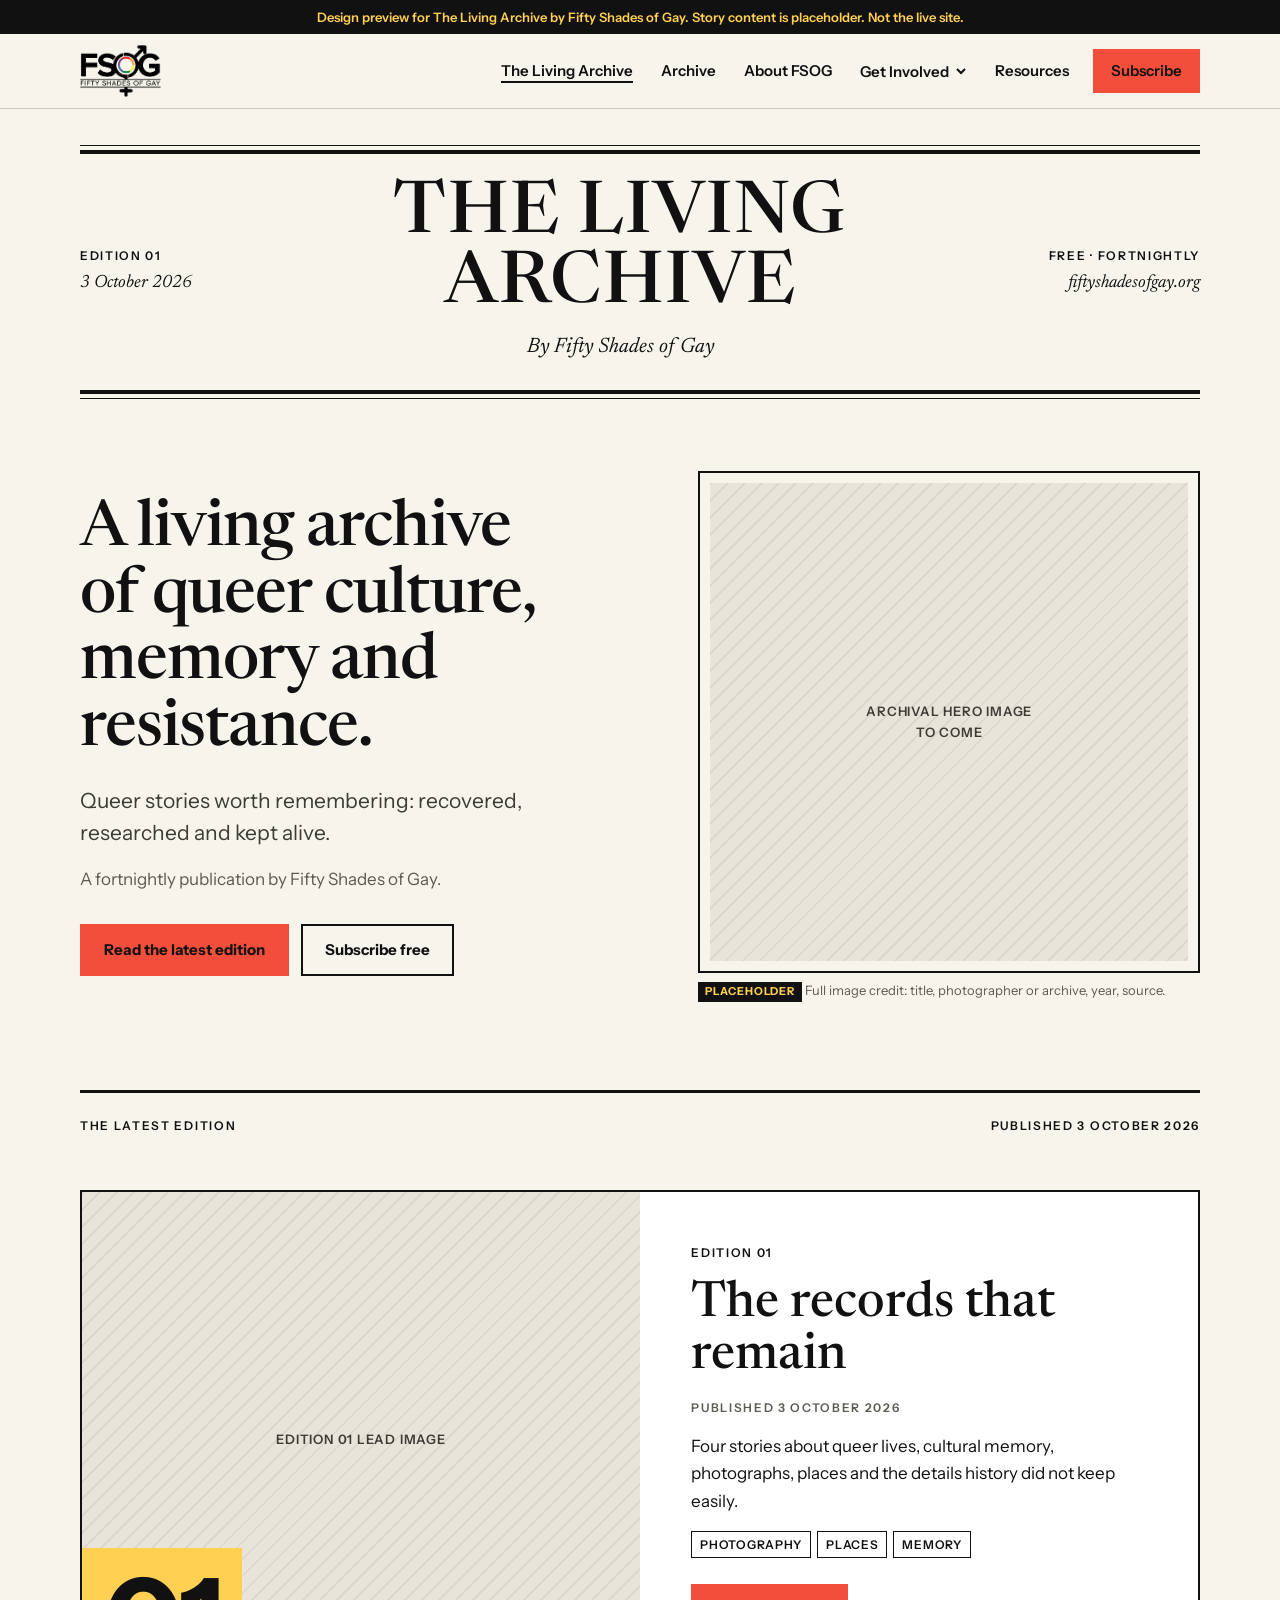
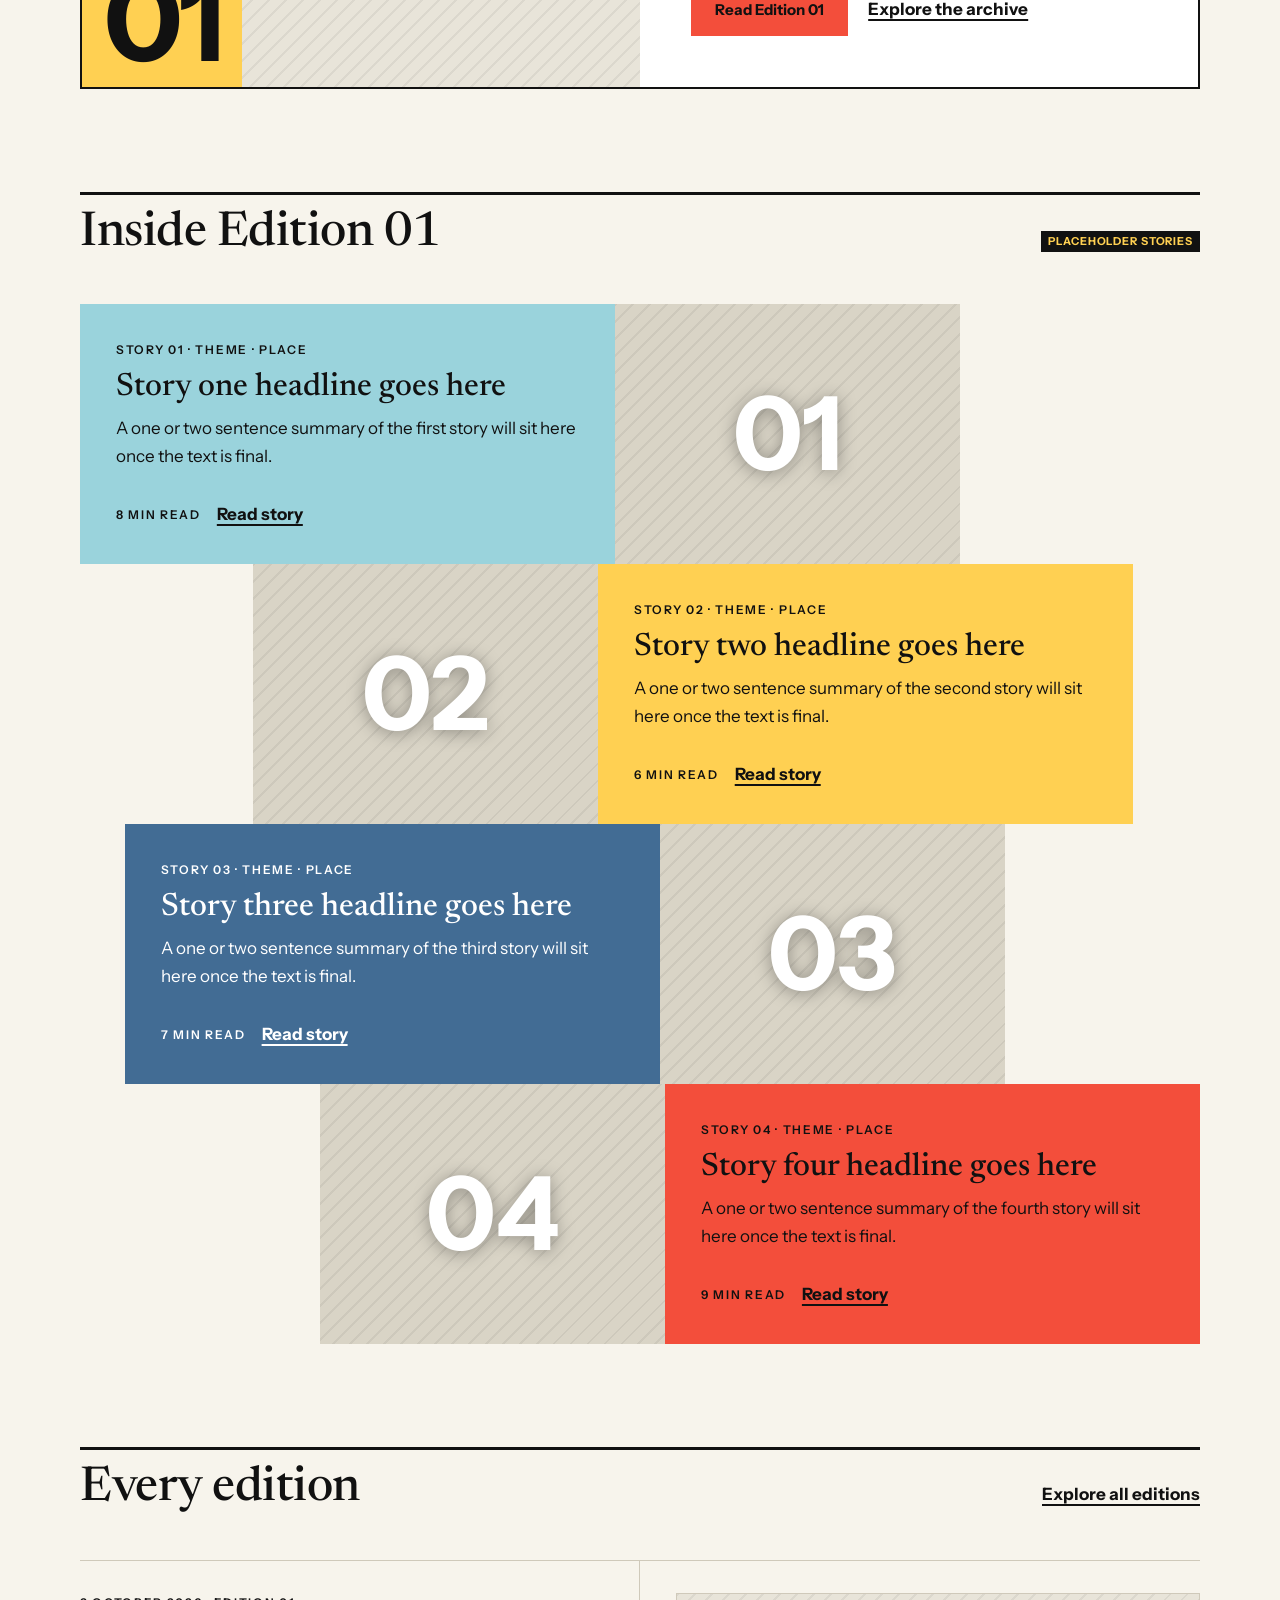
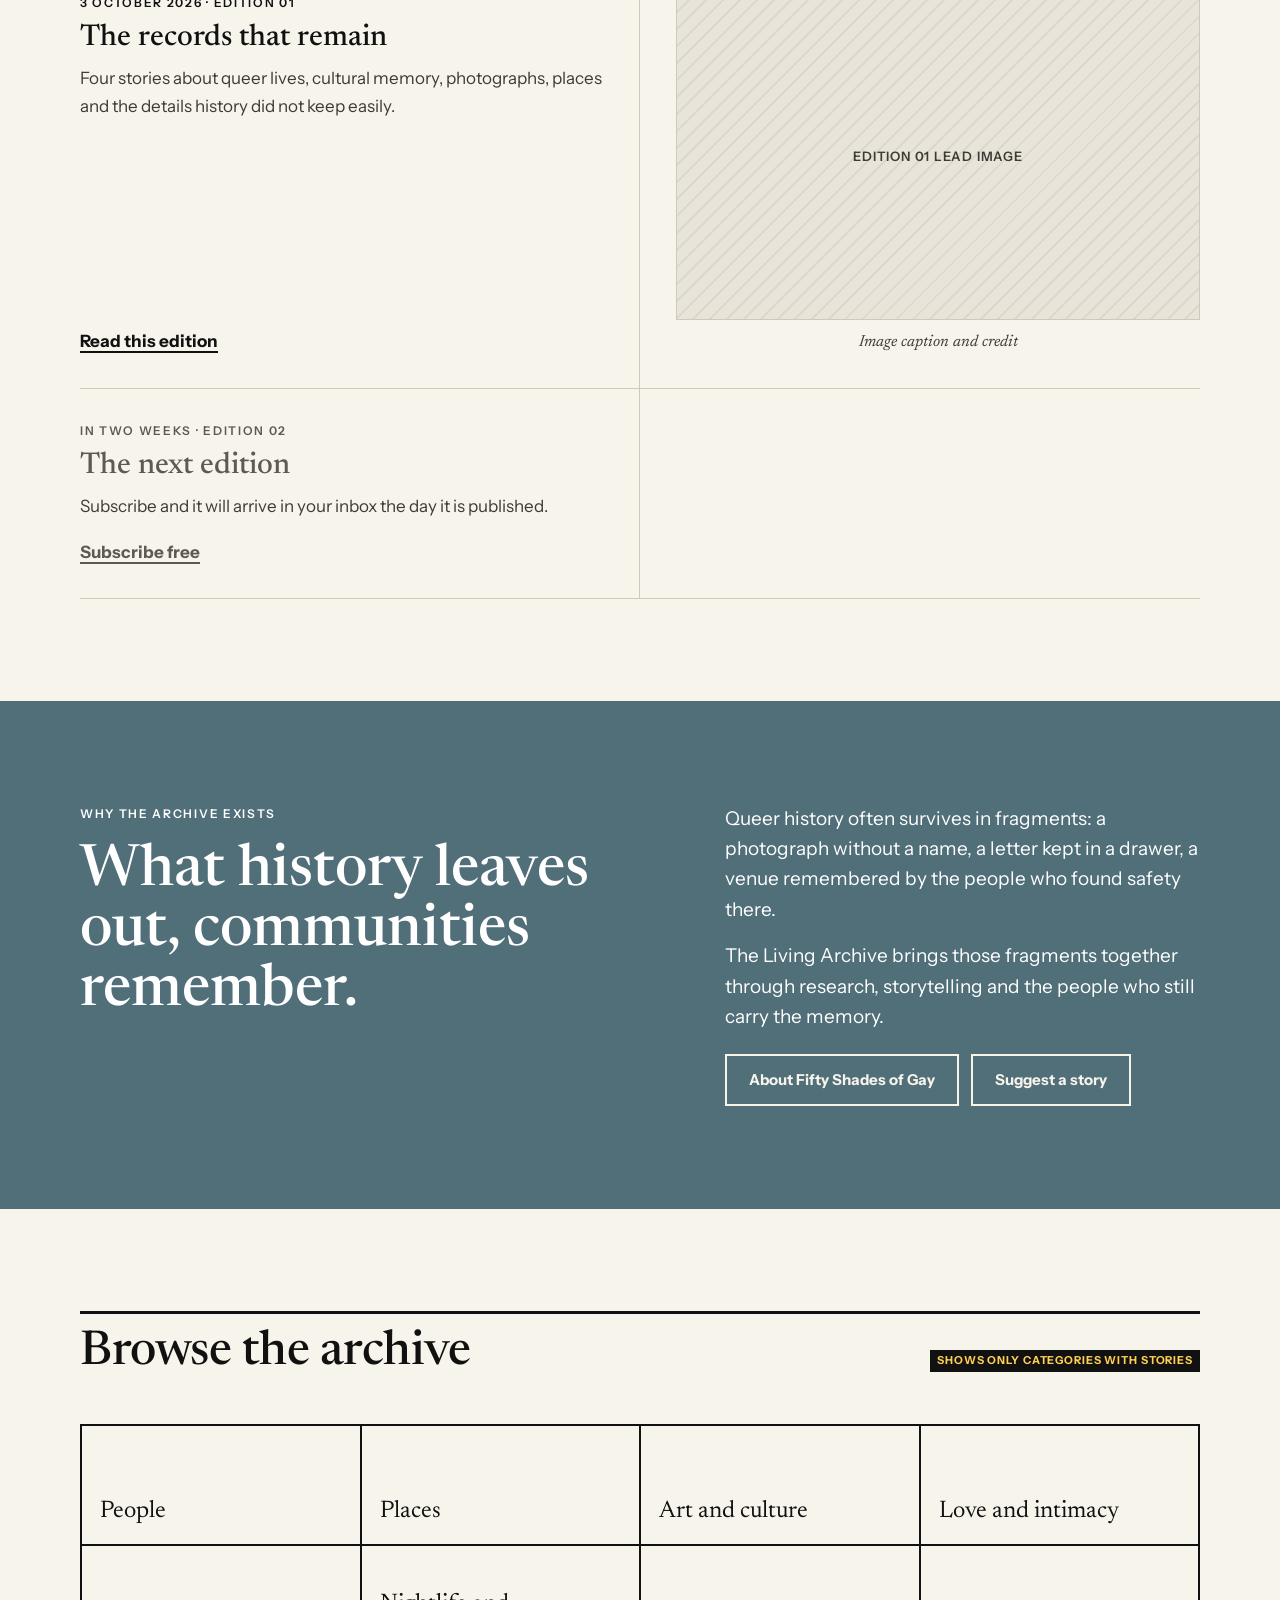
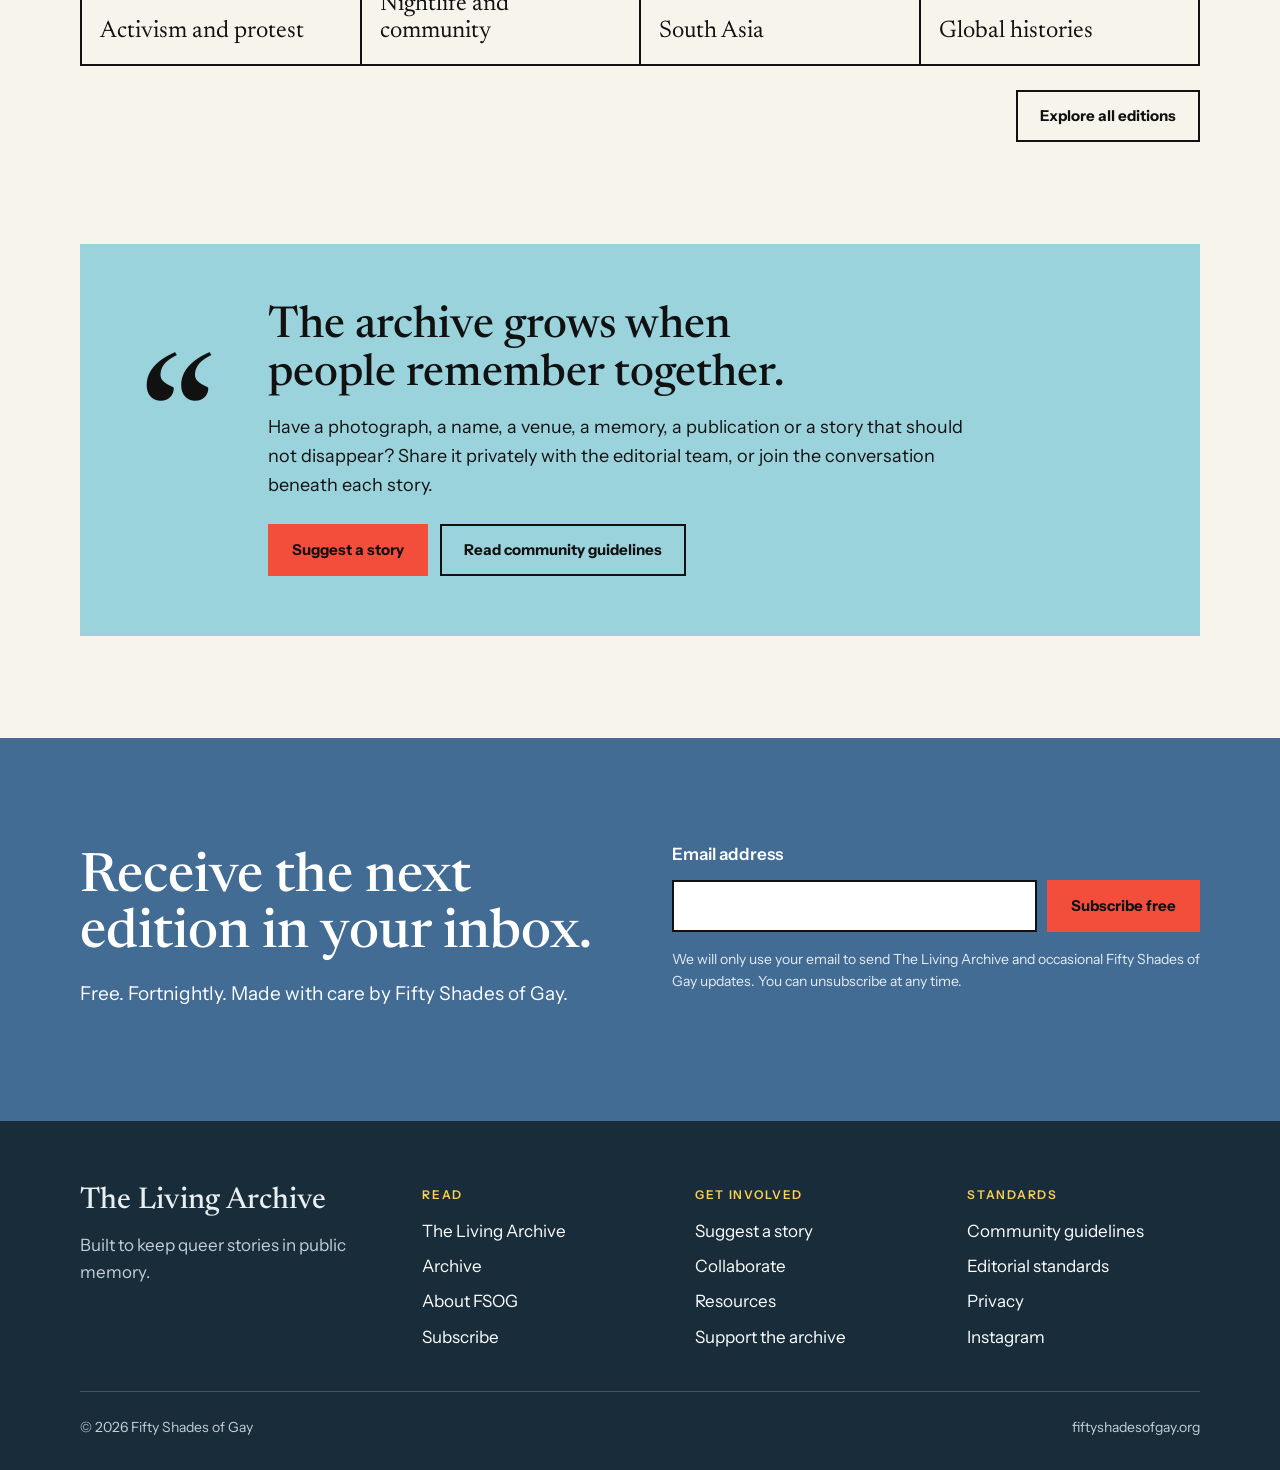
==== commit 44fb0592: "Add FSOG home and About pages, new logo, video hero and motion - New FSOG home page (index.html): fu" ====
--- a/living-archive/index.html
+++ b/living-archive/index.html
@@ -320,8 +320,8 @@
 
 <header class="site-header">
   <div class="wrap header-inner">
-    <a class="brand" href="index.html" aria-label="The Living Archive by Fifty Shades of Gay, home">
-      <img src="assets/living-archive-logo.png" width="600" height="304" alt="FSOG | The Living Archive by Fifty Shades of Gay">
+    <a class="brand" href="../index.html" aria-label="Fifty Shades of Gay, home">
+      <img src="assets/fsog-logo.png" width="746" height="476" alt="FSOG, Fifty Shades of Gay">
     </a>
 
     <nav class="primary-nav" aria-label="Main">
--- a/living-archive/assets/site.css
+++ b/living-archive/assets/site.css
@@ -144,10 +144,10 @@
   height: 74px;
 }
 
+.brand { display: inline-flex; }
 .brand img {
-  height: 54px;
+  height: 52px;
   width: auto;
-  mix-blend-mode: multiply;
 }
 
 .primary-nav ul {
@@ -263,7 +263,7 @@
   .primary-nav { display: none; }
   .menu-button { display: inline-flex; align-items: center; }
   .header-inner { height: 60px; }
-  .brand img { height: 40px; }
+  .brand img { height: 40px; width: auto; }
 }
 
 /* ---------- Section scaffolding ---------- */
